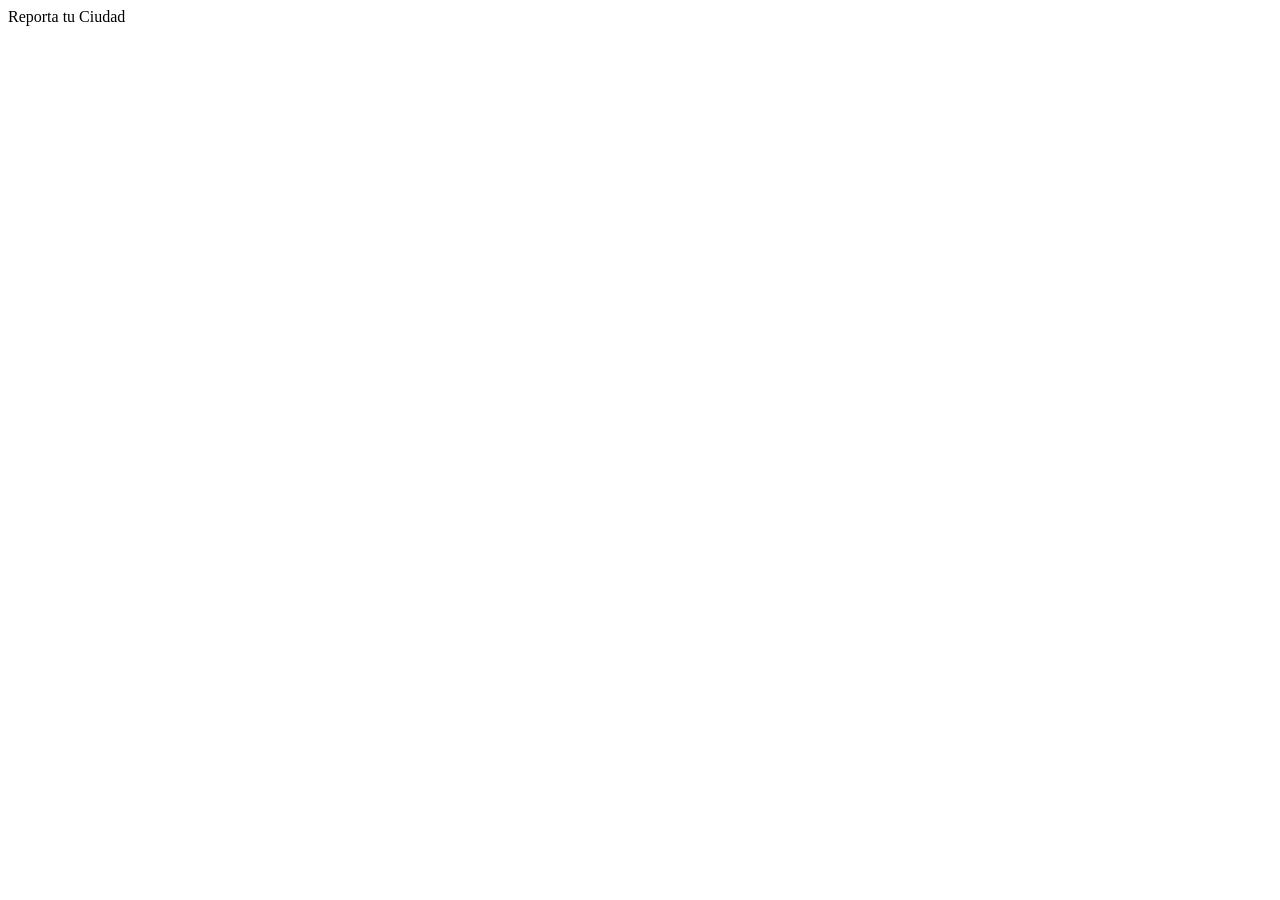
==== index.html @ 70688023 "Add files via upload" ====
<!DOCTYPE html>
<html lang="es">
<head>
  <meta charset="utf-8">
  <meta name="viewport" content="width=device-width, initial-scale=1">
  <title>Reporta tu Ciudad</title>
  <link rel="stylesheet" href="css/tokens.css">
  <link rel="stylesheet" href="css/components.css">
  <link rel="stylesheet" href="css/app.css">
</head>
<body>
  <header class="topbar"><span class="brand">Reporta tu Ciudad</span><div class="row" id="who"></div></header>
  <main class="wrap" id="view"></main>
  <script src="js/config.js"></script>
  <script src="js/cedula.js"></script>
  <script src="js/storage.js"></script>
  <script src="js/verify.js"></script>
  <script src="js/app.js"></script>
</body>
</html>
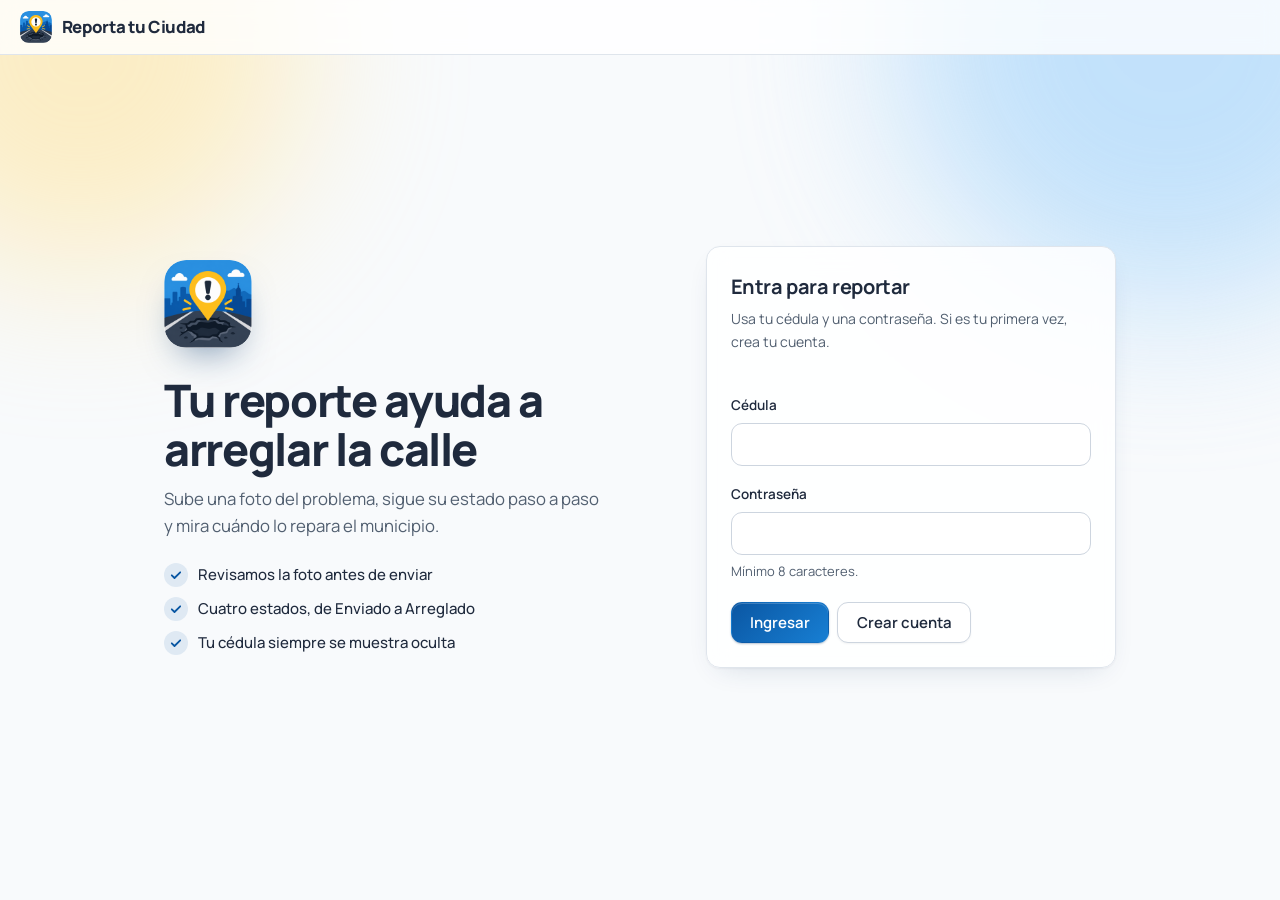
==== commit d95979e7: "Add files via upload" ====
--- a/index.html
+++ b/index.html
@@ -4,6 +4,8 @@
   <meta charset="utf-8">
   <meta name="viewport" content="width=device-width, initial-scale=1">
   <title>Reporta tu Ciudad</title>
+  <link rel="icon" type="image/png" href="favicon.png">
+  <link rel="preconnect" href="https://fonts.googleapis.com"><link rel="preconnect" href="https://fonts.gstatic.com" crossorigin><link rel="stylesheet" href="https://fonts.googleapis.com/css2?family=Manrope:wght@400;500;600;700;800&display=swap">
   <link rel="stylesheet" href="css/tokens.css">
   <link rel="stylesheet" href="css/components.css">
   <link rel="stylesheet" href="css/app.css">
@@ -17,4 +19,4 @@
   <script src="js/verify.js"></script>
   <script src="js/app.js"></script>
 </body>
-</html>
+</html>
--- a/css/tokens.css
+++ b/css/tokens.css
@@ -0,0 +1,14 @@
+/* Tokens con los nombres de shadcn/ui y 21st.dev. Solo tema claro: ya no cambia con el modo oscuro del sistema. */
+:root{
+  color-scheme:light;
+  /* Paleta del logo: azul cielo #2A90E0, azul ciudad #0B5AAB, azul hondo #064995, amarillo #FDBD1B, azul noche #1F2A3C, asfalto #344254 */
+  --background:210 40% 98%;--foreground:218 33% 18%;
+  --card:0 0% 100%;--card-foreground:218 33% 18%;
+  --muted:210 35% 95%;--muted-foreground:214 16% 38%;
+  --border:214 26% 90%;--input:214 22% 84%;--ring:207 80% 46%;
+  --primary:210 88% 34%;--primary-foreground:0 0% 100%;--primary-2:207 80% 46%;
+  --accent:44 98% 55%;
+  --destructive:0 72% 48%;--warning:32 92% 36%;--success:158 70% 28%;--info:199 89% 33%;
+  --radius:.875rem;
+  --shadow:0 1px 2px hsl(214 40% 20%/.05),0 10px 28px -14px hsl(212 60% 25%/.2);
+}
--- a/css/components.css
+++ b/css/components.css
@@ -0,0 +1,63 @@
+/* Componentes al estilo shadcn/ui y 21st.dev: aurora de fondo, botones con brillo, tabs con indicador deslizante, badges con pulso, stepper animado. */
+*{box-sizing:border-box}
+html{color-scheme:light}
+body{margin:0;min-height:100vh;color:hsl(var(--foreground));background:hsl(var(--background));
+  font:15px/1.6 "Manrope",ui-sans-serif,system-ui,-apple-system,"Segoe UI",Roboto,sans-serif;-webkit-font-smoothing:antialiased}
+/* Fondo aurora (azul del logo + amarillo del pin) */
+body::before,body::after{content:"";position:fixed;z-index:-1;pointer-events:none;border-radius:50%;filter:blur(80px)}
+body::before{width:34rem;height:34rem;top:-15rem;right:-10rem;background:hsl(207 90% 80%);opacity:.6;animation:drift 18s ease-in-out infinite alternate}
+body::after{width:28rem;height:28rem;top:-11rem;left:-9rem;background:hsl(44 100% 78%);opacity:.5;animation:drift 23s ease-in-out infinite alternate-reverse}
+@keyframes drift{to{transform:translate(4rem,3rem) scale(1.12)}}
+
+.btn{position:relative;overflow:hidden;display:inline-flex;align-items:center;justify-content:center;gap:.5rem;height:2.6rem;padding:0 1.15rem;border-radius:calc(var(--radius) - 3px);border:1px solid transparent;
+  background:linear-gradient(135deg,hsl(var(--primary)),hsl(var(--primary-2)));color:hsl(var(--primary-foreground));
+  font:inherit;font-weight:600;cursor:pointer;box-shadow:0 1px 2px hsl(212 80% 22%/.3),inset 0 1px 0 hsl(0 0% 100%/.2);transition:box-shadow .2s,transform .12s}
+.btn:not(.btn-outline)::after{content:"";position:absolute;inset:0;background:linear-gradient(110deg,transparent 30%,hsl(0 0% 100%/.38) 50%,transparent 70%);transform:translateX(-120%)}
+.btn:not(.btn-outline):hover::after{transform:translateX(120%);transition:transform .7s ease}
+.btn:hover{box-shadow:0 8px 18px -8px hsl(212 80% 35%/.6),inset 0 1px 0 hsl(0 0% 100%/.2)}
+.btn:active{transform:scale(.97)}
+.btn:disabled{opacity:.5;pointer-events:none}
+.btn-outline{background:hsl(var(--card));color:hsl(var(--foreground));border-color:hsl(var(--input));box-shadow:0 1px 2px hsl(214 40% 20%/.06)}
+.btn-outline:hover{background:hsl(var(--muted));box-shadow:0 1px 2px hsl(214 40% 20%/.06)}
+.btn-sm{height:2.1rem;padding:0 .8rem;font-size:13px}
+:focus-visible{outline:2px solid hsl(var(--ring));outline-offset:2px}
+.card{background:hsl(var(--card));color:hsl(var(--card-foreground));border:1px solid hsl(var(--border));border-radius:var(--radius);box-shadow:var(--shadow)}
+.card-header{padding:1.5rem 1.5rem 0}.card-title{margin:0;font-size:1.25rem;font-weight:700;letter-spacing:-.02em}
+.card-desc{margin:.3rem 0 0;color:hsl(var(--muted-foreground));font-size:14px}
+.card-body{padding:1.5rem}
+.label{display:block;margin:1.1rem 0 .4rem;font-size:13.5px;font-weight:600}
+.input,.select,.textarea{width:100%;min-height:2.6rem;padding:.55rem .8rem;border:1px solid hsl(var(--input));border-radius:calc(var(--radius) - 3px);background:hsl(var(--card));color:inherit;font:inherit;transition:border-color .15s,box-shadow .15s}
+.input:focus,.select:focus,.textarea:focus{outline:none;border-color:hsl(var(--ring));box-shadow:0 0 0 3px hsl(var(--ring)/.16)}
+.input::placeholder,.textarea::placeholder{color:hsl(var(--muted-foreground)/.8)}
+.textarea{resize:vertical}.hint{margin:.35rem 0 0;font-size:13px;color:hsl(var(--muted-foreground))}
+.badge{display:inline-flex;align-items:center;gap:.4rem;padding:.15rem .65rem;border-radius:999px;font-size:12px;font-weight:600;
+  color:var(--c,hsl(var(--foreground)));background:color-mix(in srgb,var(--c,hsl(var(--foreground))) 10%,transparent);border:1px solid color-mix(in srgb,var(--c,hsl(var(--foreground))) 22%,transparent)}
+.badge::before{content:"";width:6px;height:6px;border-radius:50%;background:currentColor}
+.badge.live::before{animation:pulse 1.8s ease-out infinite}
+@keyframes pulse{0%{box-shadow:0 0 0 0 color-mix(in srgb,currentColor 50%,transparent)}100%{box-shadow:0 0 0 7px transparent}}
+/* Tabs con indicador que se desliza */
+.tabs{position:relative;display:inline-flex;gap:2px;padding:4px;border-radius:999px;background:hsl(var(--card));border:1px solid hsl(var(--border));box-shadow:var(--shadow);margin-bottom:1.25rem;flex-wrap:wrap}
+.tab-ind{position:absolute;left:0;top:0;border-radius:999px;background:hsl(var(--primary)/.1);box-shadow:inset 0 0 0 1px hsl(var(--primary)/.14);transition:transform .38s cubic-bezier(.3,.8,.3,1),width .38s cubic-bezier(.3,.8,.3,1)}
+.tab{position:relative;z-index:1;border:0;background:transparent;color:hsl(var(--muted-foreground));padding:.45rem 1rem;border-radius:999px;font:inherit;font-size:14px;font-weight:600;cursor:pointer;transition:color .2s}
+.tab:hover{color:hsl(var(--foreground))}
+.tab[aria-selected="true"]{color:hsl(var(--primary))}
+.alert{display:flex;gap:.6rem;padding:.75rem 1rem;border:1px solid hsl(var(--border));border-radius:calc(var(--radius) - 3px);font-size:14px;margin-top:1rem}
+.alert-error{color:hsl(var(--destructive));border-color:hsl(var(--destructive)/.3);background:hsl(var(--destructive)/.06)}
+.alert-ok{color:hsl(var(--success));border-color:hsl(var(--success)/.3);background:hsl(var(--success)/.07)}
+.alert-info{color:hsl(var(--muted-foreground));background:hsl(var(--muted)/.6)}
+.alert.loading{color:hsl(var(--primary));background:hsl(var(--primary)/.06);border-color:hsl(var(--primary)/.2)}
+.alert.loading::before{content:"";flex:none;width:14px;height:14px;margin-top:4px;border-radius:50%;border:2px solid hsl(var(--primary)/.25);border-top-color:hsl(var(--primary));animation:spin .7s linear infinite}
+@keyframes spin{to{transform:rotate(360deg)}}
+/* Estados del reporte (stepper de 21st.dev) con línea que se llena */
+.stepper{display:flex;margin:1rem 0 .25rem}
+.step{flex:1;position:relative;text-align:center;font-size:12px;font-weight:500;color:hsl(var(--muted-foreground))}
+.step::before{content:"";display:flex;align-items:center;justify-content:center;width:18px;height:18px;margin:0 auto 6px;border-radius:50%;border:2px solid hsl(var(--input));background:hsl(var(--card));position:relative;z-index:1;font-size:10px;font-weight:800;color:#fff;line-height:1}
+.step::after{content:"";position:absolute;top:8px;left:-50%;width:100%;height:2px;background:hsl(var(--border))}
+.step:first-child::after{display:none}
+.step.done{color:hsl(var(--foreground))}
+.step.done::before{content:"✓";background:linear-gradient(135deg,hsl(var(--primary)),hsl(var(--primary-2)));border-color:transparent}
+.step.done::after{background:linear-gradient(90deg,hsl(var(--primary)),hsl(var(--primary-2)));transform-origin:left;animation:grow .5s ease both;animation-delay:calc(var(--k,0)*110ms + .25s)}
+@keyframes grow{from{transform:scaleX(0)}}
+.step.current{font-weight:700;color:hsl(var(--primary))}
+.step.current::before{box-shadow:0 0 0 3px hsl(var(--accent)/.4);animation:ring 2s ease-out infinite}
+@keyframes ring{0%{box-shadow:0 0 0 0 hsl(var(--accent)/.7)}100%{box-shadow:0 0 0 10px hsl(var(--accent)/0)}}
--- a/css/app.css
+++ b/css/app.css
@@ -0,0 +1,66 @@
+.topbar{position:sticky;top:0;z-index:5;display:flex;justify-content:space-between;align-items:center;gap:.75rem;padding:.7rem 1.25rem;background:hsl(0 0% 100%/.8);backdrop-filter:blur(10px);-webkit-backdrop-filter:blur(10px);border-bottom:1px solid hsl(var(--border))}
+.brand{display:inline-flex;align-items:center;gap:.6rem;font-weight:800;letter-spacing:-.02em;font-size:1.05rem}
+.brand::before{content:"";width:2rem;height:2rem;border-radius:.55rem;background:url(../logo.png) center/cover no-repeat}
+.avatar{display:grid;place-items:center;width:2rem;height:2rem;border-radius:50%;background:linear-gradient(135deg,hsl(var(--primary)),hsl(var(--primary-2)));color:#fff;font-size:12px;font-weight:700}
+.wrap{max-width:46rem;margin:0 auto;padding:1.5rem 1.25rem 3rem}
+.wrap.wide{max-width:62rem}
+.stack>*+*{margin-top:1rem}
+.row{display:flex;gap:.5rem;flex-wrap:wrap;align-items:center}
+.muted{color:hsl(var(--muted-foreground));font-size:13px}
+.hidden{display:none}
+.sr-only{position:absolute;width:1px;height:1px;overflow:hidden;clip:rect(0 0 0 0);white-space:nowrap}
+
+/* Entrada suave (se desactiva con "reducir movimiento") */
+.reveal{animation:fadeUp .55s cubic-bezier(.2,.7,.2,1) both;animation-delay:calc(var(--i,0)*70ms)}
+@keyframes fadeUp{from{opacity:0;transform:translateY(10px)}}
+.float{animation:float 4.5s ease-in-out infinite}
+@keyframes float{50%{transform:translateY(-7px)}}
+
+/* Pantalla de ingreso */
+.auth{display:grid;gap:2.5rem;align-items:center;min-height:calc(100vh - 9rem)}
+.auth-logo{width:5.5rem;height:5.5rem;border-radius:1.4rem;box-shadow:0 18px 36px -16px hsl(212 80% 25%/.55)}
+.auth-hero h1{margin:1.25rem 0 .75rem;font-size:clamp(1.9rem,4.2vw,2.8rem);line-height:1.1;letter-spacing:-.03em;font-weight:800;max-width:17ch}
+.auth-hero>p{margin:0;max-width:44ch;font-size:1.05rem;color:hsl(var(--muted-foreground))}
+.auth-points{list-style:none;margin:1.5rem 0 0;padding:0;display:grid;gap:.6rem}
+.auth-points li{display:flex;align-items:center;gap:.65rem;font-weight:500}
+.auth-points svg{flex:none;width:1.5rem;height:1.5rem;padding:.3rem;border-radius:50%;background:hsl(var(--primary)/.1);color:hsl(var(--primary))}
+.auth-card{width:100%;max-width:26rem;justify-self:center;background:hsl(0 0% 100%/.85);backdrop-filter:blur(12px);-webkit-backdrop-filter:blur(12px)}
+@media (min-width:820px){.auth{grid-template-columns:1.1fr .9fr}.auth-card{justify-self:end}}
+
+/* Zona para subir foto */
+.dropzone{display:flex;align-items:center;gap:.9rem;padding:1rem 1.1rem;border:1.5px dashed hsl(var(--input));border-radius:var(--radius);background:hsl(var(--muted)/.5);cursor:pointer;transition:border-color .2s,background .2s,transform .2s}
+.dropzone:hover,.dropzone.drag{border-color:hsl(var(--primary));background:hsl(var(--primary)/.06)}
+.dropzone.drag{transform:scale(1.01)}
+.dropzone:focus-within{outline:2px solid hsl(var(--ring));outline-offset:2px}
+.dropzone.has-file{border-style:solid;border-color:hsl(var(--success)/.5);background:hsl(var(--success)/.06)}
+.dz-icon{flex:none;display:grid;place-items:center;width:2.6rem;height:2.6rem;border-radius:.75rem;background:hsl(var(--primary)/.1);color:hsl(var(--primary))}
+.dz-icon svg{width:1.3rem;height:1.3rem}
+.dropzone strong{display:block;font-size:14px}
+.preview{display:block;max-width:100%;max-height:14rem;margin-top:.75rem;border-radius:var(--radius);animation:fadeUp .4s ease both}
+
+/* Estadísticas */
+.stats{display:grid;grid-template-columns:repeat(3,1fr);gap:.75rem;margin-bottom:1rem}
+.stat{padding:1rem 1.1rem}
+.stat-n{font-size:1.9rem;font-weight:800;letter-spacing:-.03em;line-height:1.1;font-variant-numeric:tabular-nums}
+.stat-l{margin-top:.2rem;font-size:13px;color:hsl(var(--muted-foreground))}
+
+/* Reportes */
+.report{display:grid;grid-template-columns:7rem 1fr;gap:1rem;padding:1rem;transition:transform .25s,box-shadow .25s}
+.report:hover{transform:translateY(-2px);box-shadow:0 1px 2px hsl(214 40% 20%/.05),0 18px 34px -16px hsl(212 60% 25%/.3)}
+.thumb{width:7rem;height:7rem;border-radius:calc(var(--radius) - 3px);overflow:hidden;background:hsl(var(--muted))}
+.thumb img{display:block;width:100%;height:100%;object-fit:cover;transition:transform .5s}
+.report:hover .thumb img{transform:scale(1.07)}
+.report h3{margin:0;font-size:1rem;font-weight:700;letter-spacing:-.01em}
+.empty{padding:2.5rem 1.5rem;text-align:center;color:hsl(var(--muted-foreground))}
+.empty img{width:4.5rem;height:4.5rem;border-radius:1.1rem;margin-bottom:.75rem}
+.empty p{margin:0}
+
+/* Aviso flotante */
+.toast{position:fixed;left:50%;bottom:1.5rem;z-index:20;display:flex;align-items:center;gap:.6rem;padding:.7rem 1.1rem .7rem .8rem;border-radius:999px;background:hsl(var(--foreground));color:hsl(var(--background));font-size:14px;font-weight:600;box-shadow:0 18px 40px -14px hsl(218 40% 10%/.6);transform:translateX(-50%);animation:toastIn .4s cubic-bezier(.2,.8,.2,1) both,toastOut .3s ease 2.9s forwards}
+.toast i{display:grid;place-items:center;width:1.4rem;height:1.4rem;border-radius:50%;background:hsl(var(--accent));color:hsl(218 33% 18%);font-style:normal;font-size:12px;font-weight:800}
+@keyframes toastIn{from{opacity:0;transform:translate(-50%,16px) scale(.96)}}
+@keyframes toastOut{to{opacity:0;transform:translate(-50%,8px)}}
+
+@media (max-width:560px){.stats{gap:.5rem}.stat{padding:.8rem}.stat-n{font-size:1.5rem}.who-name{display:none}}
+@media (max-width:480px){.report{grid-template-columns:5rem 1fr}.thumb{width:5rem;height:5rem}.step{font-size:11px}}
+@media (prefers-reduced-motion:reduce){*,*::before,*::after{transition:none!important;animation:none!important}}
